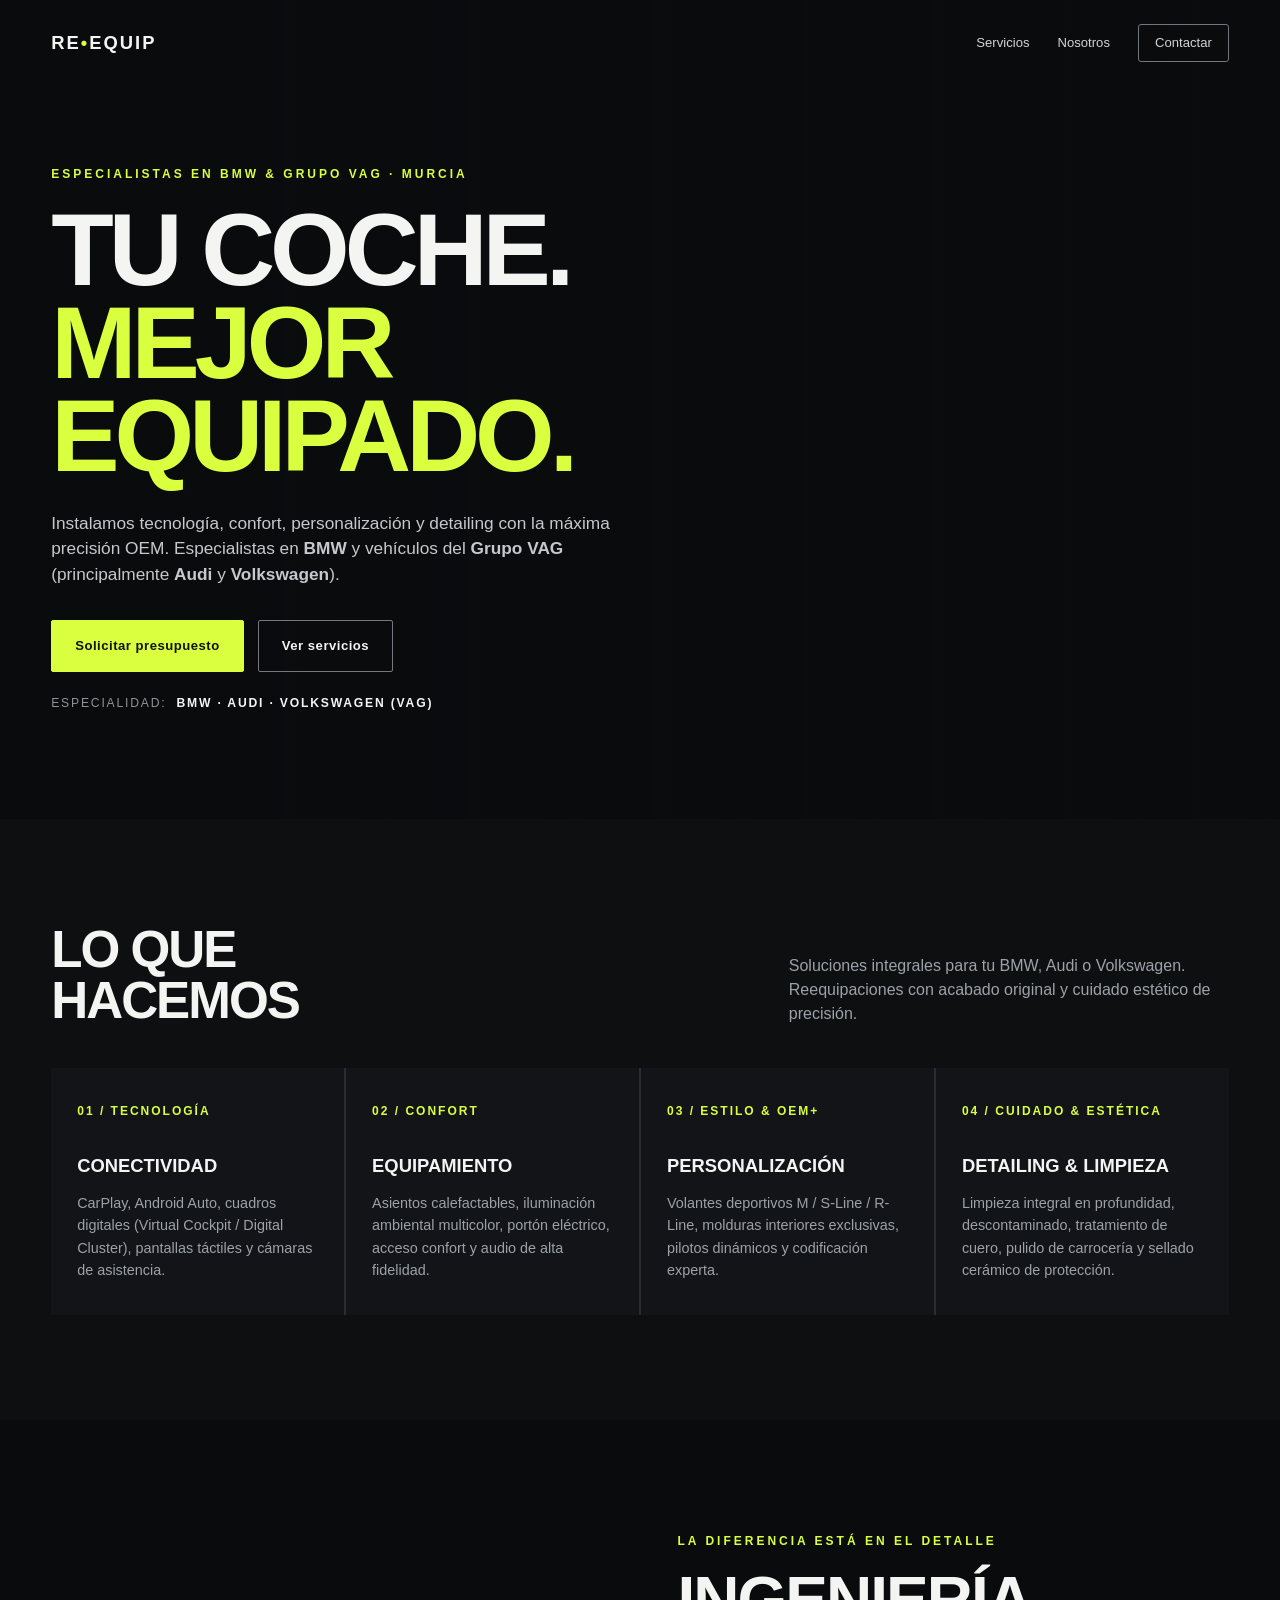
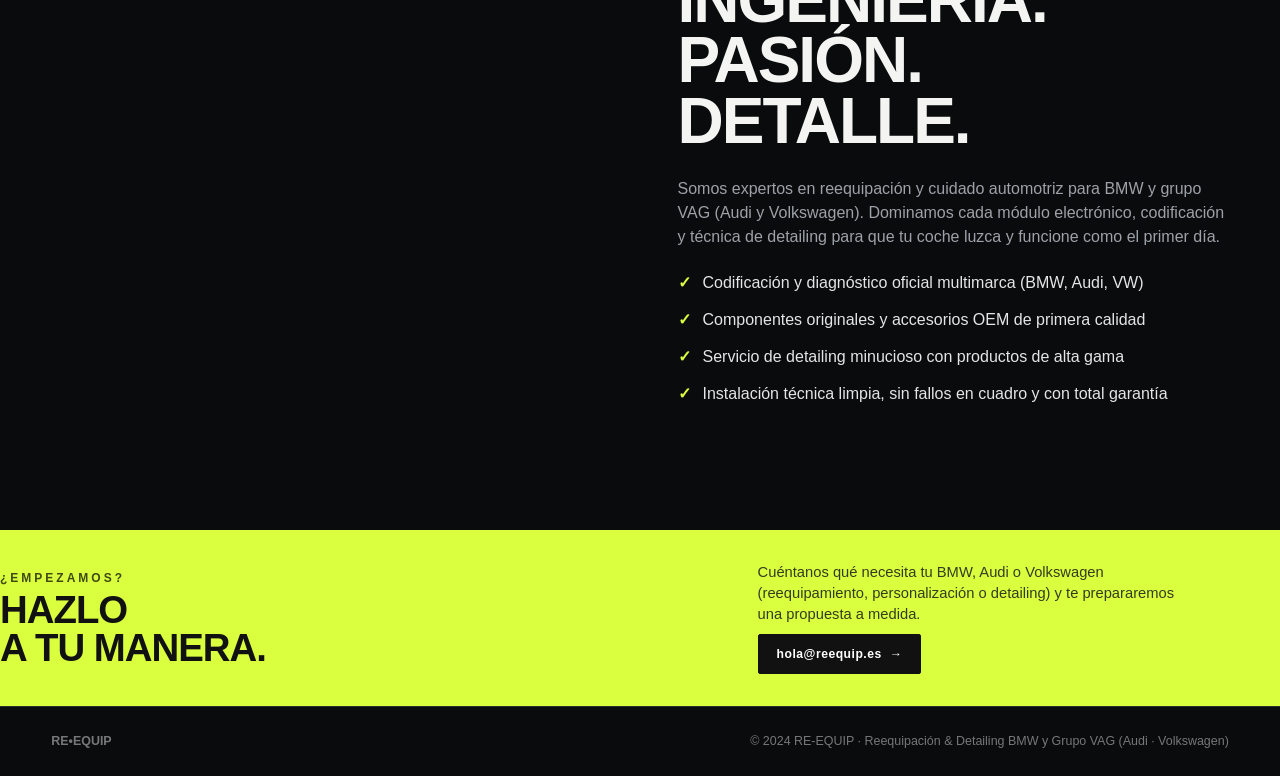
==== index.html @ aa0cd792 "Rename web.html to index.html" ====
<!DOCTYPE html>
<html lang="es">

<head>
    <meta charset="UTF-8">
    <meta name="viewport" content="width=device-width, initial-scale=1.0">
    <meta name="description"
        content="Reequipación, personalización y detailing profesional para BMW y Grupo VAG (Audi, Volkswagen). Tecnología, confort, estética y cuidado con acabado OEM.">
    <title>RE-EQUIP | Reequipación & Detailing BMW y Grupo VAG</title>
    <style>
        :root {
            --bg: #0a0b0d;
            --panel: #121417;
            --text: #f4f4f2;
            --muted: #9da2a8;
            --accent: #d9ff3f;
            --line: #292d32
        }

        * {
            box-sizing: border-box;
            margin: 0;
            padding: 0
        }

        html {
            scroll-behavior: smooth
        }

        body {
            font-family: Arial, Helvetica, sans-serif;
            background: var(--bg);
            color: var(--text);
            line-height: 1.5
        }

        a {
            color: inherit;
            text-decoration: none
        }

        .wrap {
            width: min(1280px, 92%);
            margin: 0 auto
        }

        header {
            position: absolute;
            z-index: 2;
            width: 100%;
            padding: 24px 0
        }

        .nav {
            display: flex;
            align-items: center;
            justify-content: space-between
        }

        .logo {
            font-size: 1.15rem;
            font-weight: 800;
            letter-spacing: 2px
        }

        .logo span {
            color: var(--accent)
        }

        nav {
            display: flex;
            align-items: center;
            gap: 28px;
            font-size: .82rem;
            color: #d2d4d6
        }

        nav a {
            display: inline-flex;
            align-items: center
        }

        nav a:hover {
            color: var(--accent)
        }

        .nav-cta {
            border: 1px solid #72777d;
            padding: 8px 16px;
            border-radius: 3px
        }

        .hero {
            min-height: 760px;
            display: flex;
            align-items: center;
            background: linear-gradient(90deg, rgba(10, 11, 13, .98) 18%, rgba(10, 11, 13, .75) 55%, rgba(10, 11, 13, .35)), url('https://images.unsplash.com/photo-1555215695-3004980ad54e?auto=format&fit=crop&w=1900&q=85') center/cover
        }

        .hero-content {
            max-width: 760px;
            padding-top: 60px;
            margin: 0
        }

        .eyebrow {
            color: var(--accent);
            font-size: .75rem;
            font-weight: bold;
            letter-spacing: 3px;
            text-transform: uppercase;
            margin-bottom: 20px
        }

        h1 {
            font-size: clamp(3rem, 8vw, 6.4rem);
            line-height: .91;
            letter-spacing: -5px;
            text-transform: uppercase;
            margin-bottom: 28px
        }

        h1 em {
            font-style: normal;
            color: var(--accent)
        }

        .hero p {
            max-width: 580px;
            color: #c5c8cc;
            font-size: 1.08rem;
            margin-bottom: 32px
        }

        .buttons {
            display: flex;
            gap: 14px;
            flex-wrap: wrap
        }

        .btn {
            display: inline-block;
            padding: 15px 23px;
            font-size: .82rem;
            font-weight: bold;
            letter-spacing: .5px;
            border: 1px solid var(--accent);
            background: var(--accent);
            color: #10120b;
            border-radius: 2px;
            transition: transform .2s ease
        }

        .btn.alt {
            background: transparent;
            color: var(--text);
            border-color: #747980
        }

        .btn:hover {
            transform: translateY(-2px)
        }

        .brands-tag {
            display: inline-flex;
            align-items: center;
            gap: 10px;
            font-size: .76rem;
            letter-spacing: 1.8px;
            text-transform: uppercase;
            color: #8f949a;
            margin-top: 22px
        }

        .brands-tag strong {
            color: var(--text);
            font-weight: bold
        }

        section {
            padding: 105px 0
        }

        .section-head {
            display: flex;
            justify-content: space-between;
            gap: 35px;
            align-items: end;
            margin-bottom: 42px
        }

        .section-head h2 {
            font-size: clamp(2rem, 4vw, 3.5rem);
            line-height: 1;
            text-transform: uppercase;
            letter-spacing: -2px
        }

        .section-head p {
            color: var(--muted);
            max-width: 440px
        }

        .services {
            background: #0d0f11
        }

        .grid {
            display: grid;
            grid-template-columns: repeat(4, 1fr);
            gap: 2px;
            background: var(--line)
        }

        .card {
            background: var(--panel);
            padding: 34px 26px;
            min-height: 245px;
            display: flex;
            flex-direction: column
        }

        .number {
            color: var(--accent);
            font-size: .75rem;
            font-weight: bold;
            letter-spacing: 2px
        }

        .card h3 {
            font-size: 1.15rem;
            text-transform: uppercase;
            margin: 32px 0 12px
        }

        .card p {
            color: var(--muted);
            font-size: .9rem;
            line-height: 1.55
        }

        .about {
            display: grid;
            grid-template-columns: 1fr 1fr;
            gap: 75px;
            align-items: center
        }

        .about-img {
            height: 500px;
            background: url('https://images.unsplash.com/photo-1617814076367-b759c7d7e738?auto=format&fit=crop&w=1000&q=80') center/cover;
            border-radius: 2px
        }

        .about h2 {
            font-size: clamp(2.3rem, 5vw, 4rem);
            line-height: .95;
            text-transform: uppercase;
            letter-spacing: -2px;
            margin: 14px 0 25px
        }

        .about p {
            color: var(--muted);
            margin-bottom: 22px
        }

        .checks {
            list-style: none;
            color: #e4e5e5
        }

        .checks li {
            margin: 13px 0
        }

        .checks li::before {
            content: '✓';
            color: var(--accent);
            font-weight: bold;
            margin-right: 12px
        }

        .contact {
            background: var(--accent);
            color: #111;
            padding: 32px 0
        }

        .contact .section-head {
            margin: 0;
            align-items: center
        }

        .contact .eyebrow {
            color: #3f4911;
            margin-bottom: 4px
        }

        .contact h2 {
            font-size: clamp(1.7rem, 3vw, 2.5rem);
            line-height: 1;
            letter-spacing: -1px
        }

        .contact p {
            color: #353b20;
            font-size: .92rem;
            line-height: 1.4;
            max-width: 420px
        }

        .contact .btn {
            background: #111;
            color: #fff;
            border-color: #111;
            margin-top: 10px;
            padding: 10px 18px;
            font-size: .76rem
        }

        footer {
            padding: 25px 0;
            color: #777;
            font-size: .78rem;
            border-top: 1px solid var(--line)
        }

        footer .wrap {
            display: flex;
            justify-content: space-between
        }

        @media(max-width:1050px) {
            .grid {
                grid-template-columns: repeat(2, 1fr)
            }
        }

        @media(max-width:700px) {
            nav {
                display: none
            }

            .hero {
                min-height: 650px
            }

            .grid,
            .about {
                grid-template-columns: 1fr
            }

            .about-img {
                height: 300px;
                order: 2
            }

            .section-head {
                display: block
            }

            .section-head p {
                margin-top: 18px
            }

            .card {
                min-height: 190px
            }

            section {
                padding: 75px 0
            }

            h1 {
                letter-spacing: -3px
            }

            footer .wrap {
                display: block
            }

            footer span {
                display: block;
                margin-top: 8px
            }
        }
    </style>
</head>

<body>
    <header>
        <div class="wrap nav">
            <a class="logo" href="#inicio">RE<span>•</span>EQUIP</a>
            <nav>
                <a href="#servicios">Servicios</a>
                <a href="#nosotros">Nosotros</a>
                <a href="#contacto" class="nav-cta">Contactar</a>
            </nav>
        </div>
    </header>
    <main>
        <section class="hero" id="inicio">
            <div class="wrap">
                <div class="hero-content">
                    <div class="eyebrow">Especialistas en BMW & Grupo VAG · Murcia</div>
                    <h1>Tu coche.<br><em>Mejor equipado.</em></h1>
                    <p>Instalamos tecnología, confort, personalización y detailing con la máxima precisión OEM.
                        Especialistas en <strong>BMW</strong> y vehículos del <strong>Grupo VAG</strong> (principalmente
                        <strong>Audi</strong> y <strong>Volkswagen</strong>).</p>
                    <div class="buttons">
                        <a class="btn" href="#contacto">Solicitar presupuesto</a>
                        <a class="btn alt" href="#servicios">Ver servicios</a>
                    </div>
                    <div class="brands-tag">Especialidad: <strong>BMW · Audi · Volkswagen (VAG)</strong></div>
                </div>
            </div>
        </section>
        <section class="services" id="servicios">
            <div class="wrap">
                <div class="section-head">
                    <h2>Lo que<br>hacemos</h2>
                    <p>Soluciones integrales para tu BMW, Audi o Volkswagen. Reequipaciones con acabado original y
                        cuidado estético de precisión.</p>
                </div>
                <div class="grid">
                    <article class="card">
                        <span class="number">01 / TECNOLOGÍA</span>
                        <h3>Conectividad</h3>
                        <p>CarPlay, Android Auto, cuadros digitales (Virtual Cockpit / Digital Cluster), pantallas
                            táctiles y cámaras de asistencia.</p>
                    </article>
                    <article class="card">
                        <span class="number">02 / CONFORT</span>
                        <h3>Equipamiento</h3>
                        <p>Asientos calefactables, iluminación ambiental multicolor, portón eléctrico, acceso confort y
                            audio de alta fidelidad.</p>
                    </article>
                    <article class="card">
                        <span class="number">03 / ESTILO & OEM+</span>
                        <h3>Personalización</h3>
                        <p>Volantes deportivos M / S-Line / R-Line, molduras interiores exclusivas, pilotos dinámicos y
                            codificación experta.</p>
                    </article>
                    <article class="card">
                        <span class="number">04 / CUIDADO & ESTÉTICA</span>
                        <h3>Detailing & Limpieza</h3>
                        <p>Limpieza integral en profundidad, descontaminado, tratamiento de cuero, pulido de carrocería
                            y sellado cerámico de protección.</p>
                    </article>
                </div>
            </div>
        </section>
        <section id="nosotros">
            <div class="wrap about">
                <div class="about-img" role="img" aria-label="Interior y acabado de vehículo de alta gama"></div>
                <div>
                    <div class="eyebrow">La diferencia está en el detalle</div>
                    <h2>Ingeniería.<br>Pasión.<br>Detalle.</h2>
                    <p>Somos expertos en reequipación y cuidado automotriz para BMW y grupo VAG (Audi y Volkswagen).
                        Dominamos cada módulo electrónico, codificación y técnica de detailing para que tu coche luzca y
                        funcione como el primer día.</p>
                    <ul class="checks">
                        <li>Codificación y diagnóstico oficial multimarca (BMW, Audi, VW)</li>
                        <li>Componentes originales y accesorios OEM de primera calidad</li>
                        <li>Servicio de detailing minucioso con productos de alta gama</li>
                        <li>Instalación técnica limpia, sin fallos en cuadro y con total garantía</li>
                    </ul>
                </div>
            </div>
        </section>
        <section class="contact" id="contacto">
            <div class="wrap section-head">
                <div>
                    <div class="eyebrow">¿Empezamos?</div>
                    <h2>Hazlo<br>a tu manera.</h2>
                </div>
                <div>
                    <p>Cuéntanos qué necesita tu BMW, Audi o Volkswagen (reequipamiento, personalización o detailing) y
                        te prepararemos una propuesta a medida.</p>
                    <a class="btn" href="mailto:hola@reequip.es">hola@reequip.es&nbsp; →</a>
                </div>
            </div>
        </section>
    </main>
    <footer>
        <div class="wrap">
            <strong>RE•EQUIP</strong>
            <span>© 2024 RE-EQUIP · Reequipación & Detailing BMW y Grupo VAG (Audi · Volkswagen)</span>
        </div>
    </footer>
</body>

</html>
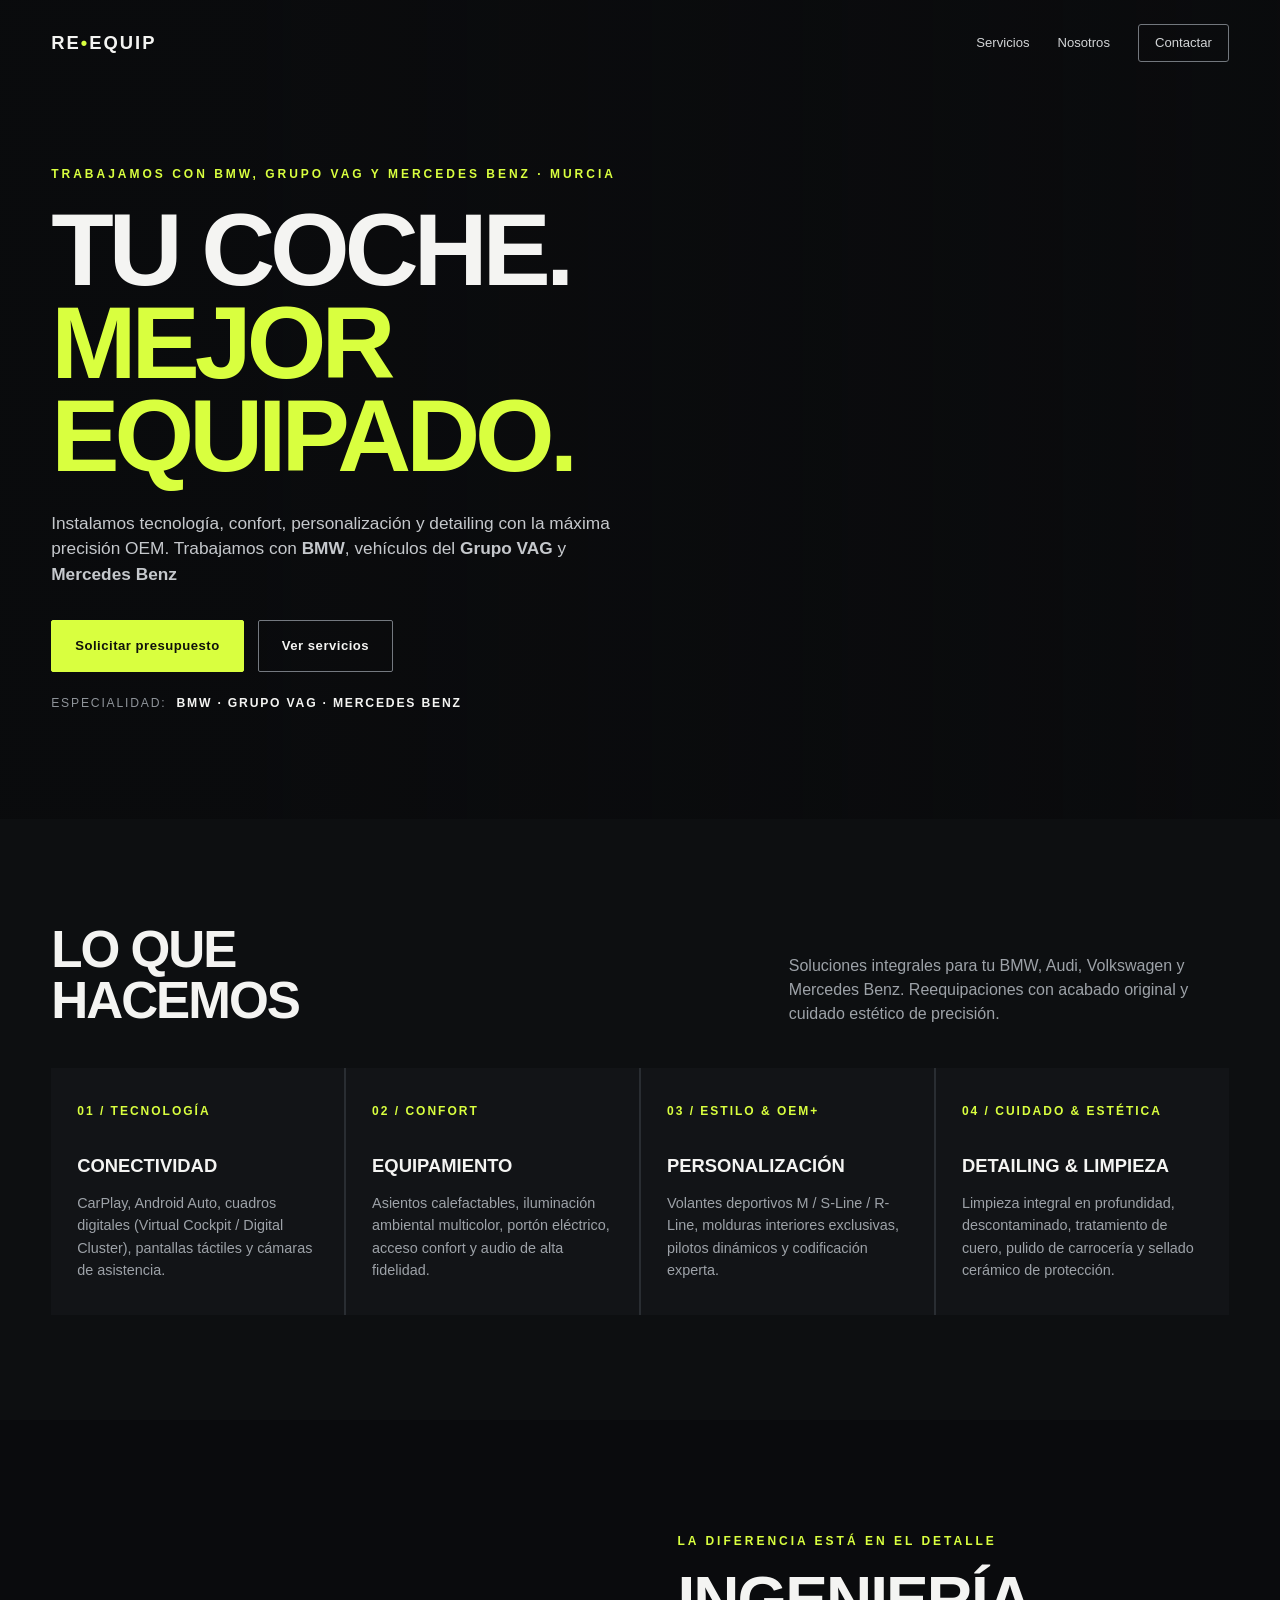
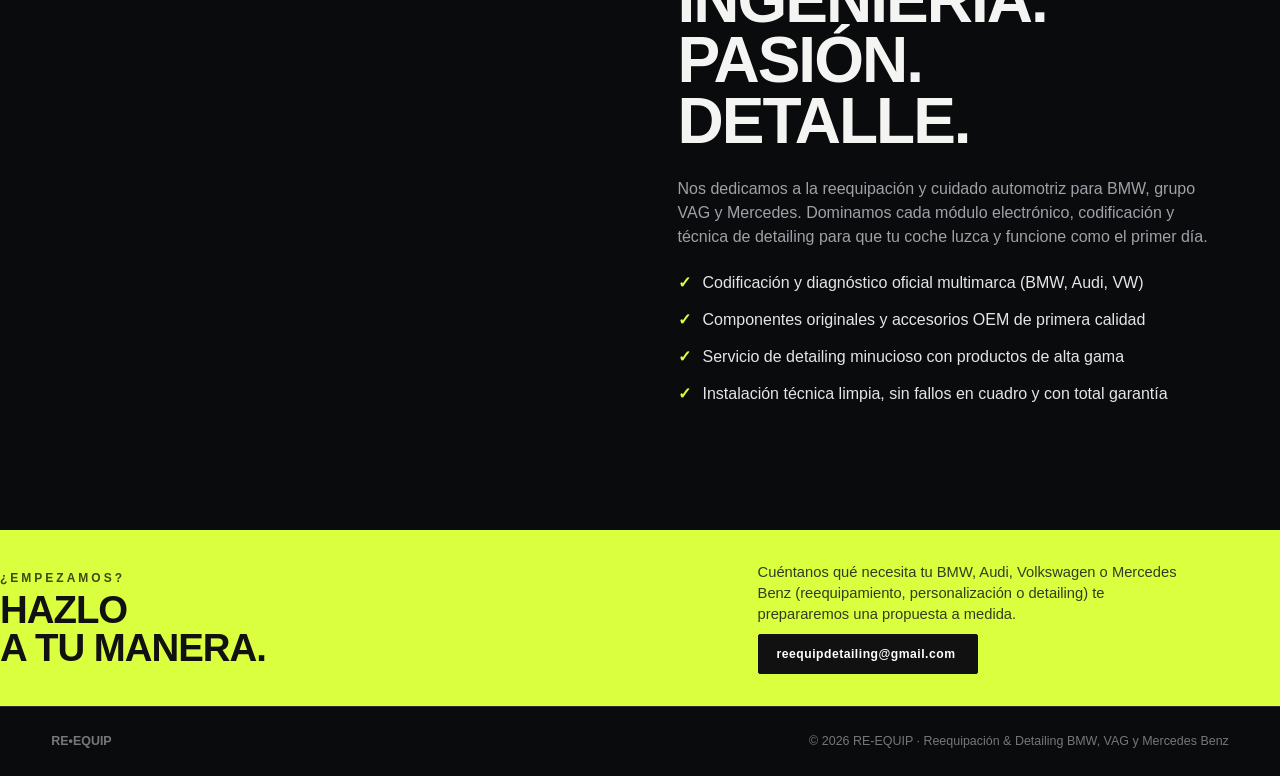
==== commit a171dcdf: "Cambios en la descripción de nuestro trabajo y otros detalles" ====
--- a/index.html
+++ b/index.html
@@ -5,8 +5,8 @@
     <meta charset="UTF-8">
     <meta name="viewport" content="width=device-width, initial-scale=1.0">
     <meta name="description"
-        content="Reequipación, personalización y detailing profesional para BMW y Grupo VAG (Audi, Volkswagen). Tecnología, confort, estética y cuidado con acabado OEM.">
-    <title>RE-EQUIP | Reequipación & Detailing BMW y Grupo VAG</title>
+        content="Reequipación, personalización y detailing profesional para BMW, Grupo VAG y Mercedes Benz. Tecnología, confort, estética y cuidado con acabado OEM.">
+    <title>RE-EQUIP | Reequipación & Detailing BMW, Grupo VAG y Mercedes</title>
     <style>
         :root {
             --bg: #0a0b0d;
@@ -403,16 +403,19 @@
         <section class="hero" id="inicio">
             <div class="wrap">
                 <div class="hero-content">
-                    <div class="eyebrow">Especialistas en BMW & Grupo VAG · Murcia</div>
+                    <div class="eyebrow">Trabajamos con BMW, Grupo VAG y Mercedes Benz · Murcia</div>
                     <h1>Tu coche.<br><em>Mejor equipado.</em></h1>
                     <p>Instalamos tecnología, confort, personalización y detailing con la máxima precisión OEM.
-                        Especialistas en <strong>BMW</strong> y vehículos del <strong>Grupo VAG</strong> (principalmente
-                        <strong>Audi</strong> y <strong>Volkswagen</strong>).</p>
+                        Trabajamos con <strong>BMW</strong>, vehículos del <strong>Grupo VAG</strong> y
+                        <strong>Mercedes
+                            Benz</strong>
+                    </p>
                     <div class="buttons">
                         <a class="btn" href="#contacto">Solicitar presupuesto</a>
                         <a class="btn alt" href="#servicios">Ver servicios</a>
                     </div>
-                    <div class="brands-tag">Especialidad: <strong>BMW · Audi · Volkswagen (VAG)</strong></div>
+                    <div class="brands-tag">Especialidad: <strong>BMW · Grupo VAG · Mercedes Benz
+                        </strong></div>
                 </div>
             </div>
         </section>
@@ -420,8 +423,9 @@
             <div class="wrap">
                 <div class="section-head">
                     <h2>Lo que<br>hacemos</h2>
-                    <p>Soluciones integrales para tu BMW, Audi o Volkswagen. Reequipaciones con acabado original y
-                        cuidado estético de precisión.</p>
+                    <p>Soluciones integrales para tu BMW, Audi, Volkswagen y Mercedes Benz. Reequipaciones con acabado
+                        original y cuidado estético de precisión.
+                    </p>
                 </div>
                 <div class="grid">
                     <article class="card">
@@ -457,7 +461,7 @@
                 <div>
                     <div class="eyebrow">La diferencia está en el detalle</div>
                     <h2>Ingeniería.<br>Pasión.<br>Detalle.</h2>
-                    <p>Somos expertos en reequipación y cuidado automotriz para BMW y grupo VAG (Audi y Volkswagen).
+                    <p>Nos dedicamos a la reequipación y cuidado automotriz para BMW, grupo VAG y Mercedes.
                         Dominamos cada módulo electrónico, codificación y técnica de detailing para que tu coche luzca y
                         funcione como el primer día.</p>
                     <ul class="checks">
@@ -476,9 +480,10 @@
                     <h2>Hazlo<br>a tu manera.</h2>
                 </div>
                 <div>
-                    <p>Cuéntanos qué necesita tu BMW, Audi o Volkswagen (reequipamiento, personalización o detailing) y
+                    <p>Cuéntanos qué necesita tu BMW, Audi, Volkswagen o Mercedes Benz (reequipamiento, personalización
+                        o detailing)
                         te prepararemos una propuesta a medida.</p>
-                    <a class="btn" href="mailto:hola@reequip.es">hola@reequip.es&nbsp; →</a>
+                    <a class="btn" href="mailto:reequipdetailing@gmail.com">reequipdetailing@gmail.com&nbsp; </a>
                 </div>
             </div>
         </section>
@@ -486,7 +491,7 @@
     <footer>
         <div class="wrap">
             <strong>RE•EQUIP</strong>
-            <span>© 2024 RE-EQUIP · Reequipación & Detailing BMW y Grupo VAG (Audi · Volkswagen)</span>
+            <span>© 2026 RE-EQUIP · Reequipación & Detailing BMW, VAG y Mercedes Benz</span>
         </div>
     </footer>
 </body>
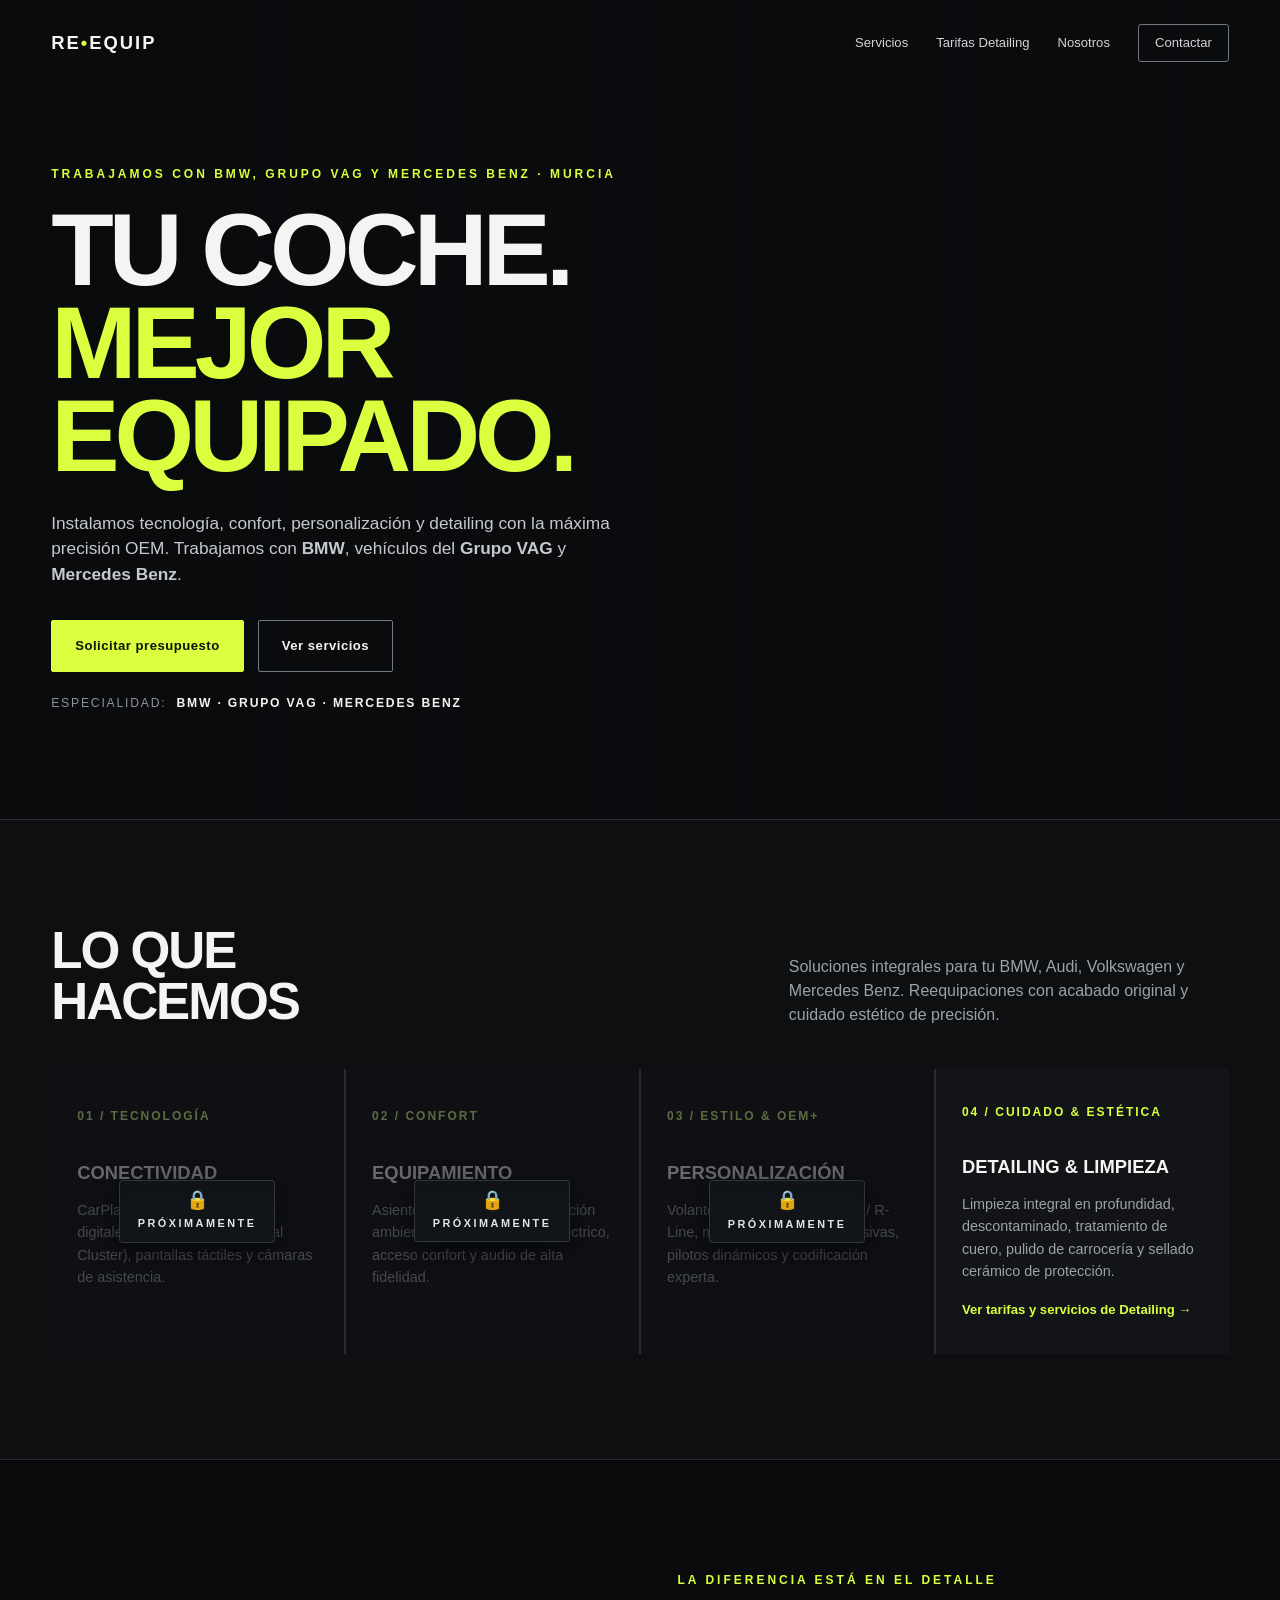
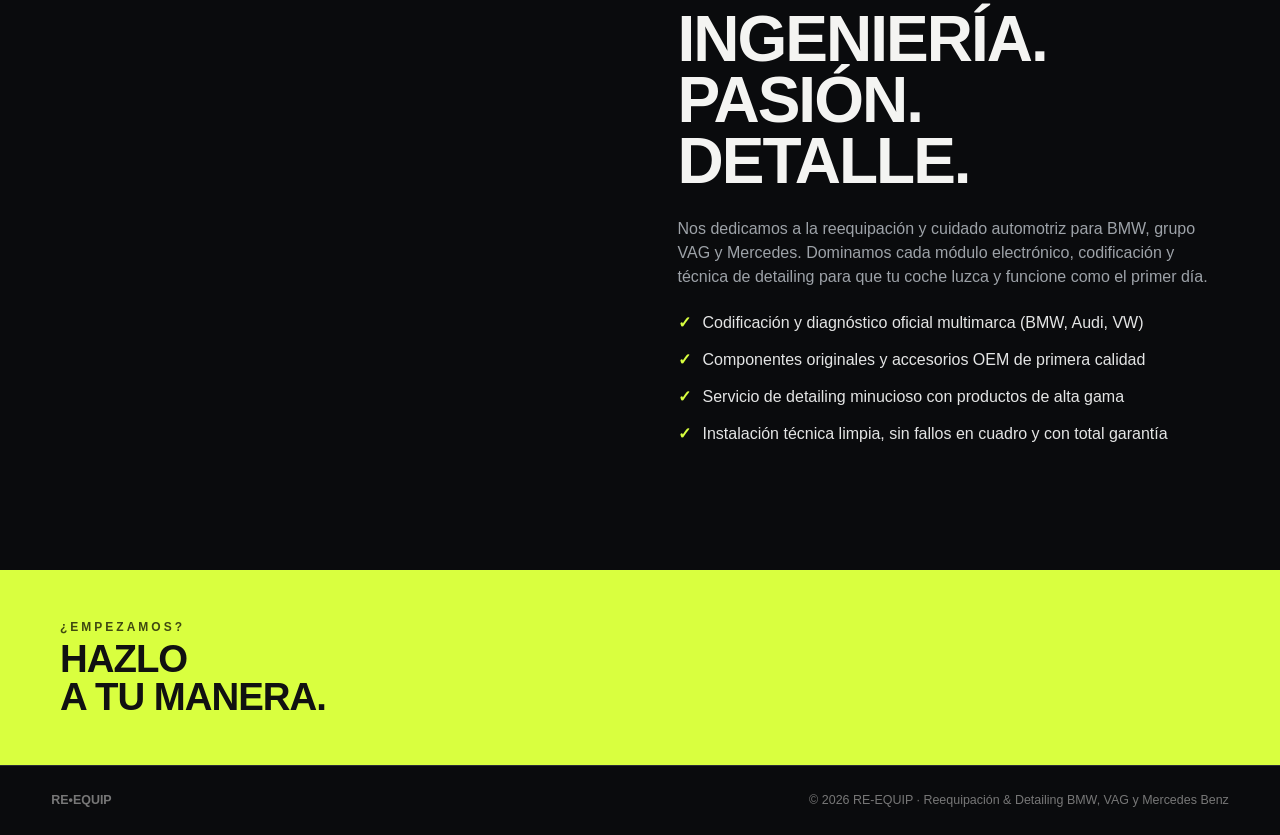
==== commit 304aa778: "Cambios estéticos y nueva sección" ====
--- a/index.html
+++ b/index.html
@@ -7,385 +7,7 @@
     <meta name="description"
         content="Reequipación, personalización y detailing profesional para BMW, Grupo VAG y Mercedes Benz. Tecnología, confort, estética y cuidado con acabado OEM.">
     <title>RE-EQUIP | Reequipación & Detailing BMW, Grupo VAG y Mercedes</title>
-    <style>
-        :root {
-            --bg: #0a0b0d;
-            --panel: #121417;
-            --text: #f4f4f2;
-            --muted: #9da2a8;
-            --accent: #d9ff3f;
-            --line: #292d32
-        }
-
-        * {
-            box-sizing: border-box;
-            margin: 0;
-            padding: 0
-        }
-
-        html {
-            scroll-behavior: smooth
-        }
-
-        body {
-            font-family: Arial, Helvetica, sans-serif;
-            background: var(--bg);
-            color: var(--text);
-            line-height: 1.5
-        }
-
-        a {
-            color: inherit;
-            text-decoration: none
-        }
-
-        .wrap {
-            width: min(1280px, 92%);
-            margin: 0 auto
-        }
-
-        header {
-            position: absolute;
-            z-index: 2;
-            width: 100%;
-            padding: 24px 0
-        }
-
-        .nav {
-            display: flex;
-            align-items: center;
-            justify-content: space-between
-        }
-
-        .logo {
-            font-size: 1.15rem;
-            font-weight: 800;
-            letter-spacing: 2px
-        }
-
-        .logo span {
-            color: var(--accent)
-        }
-
-        nav {
-            display: flex;
-            align-items: center;
-            gap: 28px;
-            font-size: .82rem;
-            color: #d2d4d6
-        }
-
-        nav a {
-            display: inline-flex;
-            align-items: center
-        }
-
-        nav a:hover {
-            color: var(--accent)
-        }
-
-        .nav-cta {
-            border: 1px solid #72777d;
-            padding: 8px 16px;
-            border-radius: 3px
-        }
-
-        .hero {
-            min-height: 760px;
-            display: flex;
-            align-items: center;
-            background: linear-gradient(90deg, rgba(10, 11, 13, .98) 18%, rgba(10, 11, 13, .75) 55%, rgba(10, 11, 13, .35)), url('https://images.unsplash.com/photo-1555215695-3004980ad54e?auto=format&fit=crop&w=1900&q=85') center/cover
-        }
-
-        .hero-content {
-            max-width: 760px;
-            padding-top: 60px;
-            margin: 0
-        }
-
-        .eyebrow {
-            color: var(--accent);
-            font-size: .75rem;
-            font-weight: bold;
-            letter-spacing: 3px;
-            text-transform: uppercase;
-            margin-bottom: 20px
-        }
-
-        h1 {
-            font-size: clamp(3rem, 8vw, 6.4rem);
-            line-height: .91;
-            letter-spacing: -5px;
-            text-transform: uppercase;
-            margin-bottom: 28px
-        }
-
-        h1 em {
-            font-style: normal;
-            color: var(--accent)
-        }
-
-        .hero p {
-            max-width: 580px;
-            color: #c5c8cc;
-            font-size: 1.08rem;
-            margin-bottom: 32px
-        }
-
-        .buttons {
-            display: flex;
-            gap: 14px;
-            flex-wrap: wrap
-        }
-
-        .btn {
-            display: inline-block;
-            padding: 15px 23px;
-            font-size: .82rem;
-            font-weight: bold;
-            letter-spacing: .5px;
-            border: 1px solid var(--accent);
-            background: var(--accent);
-            color: #10120b;
-            border-radius: 2px;
-            transition: transform .2s ease
-        }
-
-        .btn.alt {
-            background: transparent;
-            color: var(--text);
-            border-color: #747980
-        }
-
-        .btn:hover {
-            transform: translateY(-2px)
-        }
-
-        .brands-tag {
-            display: inline-flex;
-            align-items: center;
-            gap: 10px;
-            font-size: .76rem;
-            letter-spacing: 1.8px;
-            text-transform: uppercase;
-            color: #8f949a;
-            margin-top: 22px
-        }
-
-        .brands-tag strong {
-            color: var(--text);
-            font-weight: bold
-        }
-
-        section {
-            padding: 105px 0
-        }
-
-        .section-head {
-            display: flex;
-            justify-content: space-between;
-            gap: 35px;
-            align-items: end;
-            margin-bottom: 42px
-        }
-
-        .section-head h2 {
-            font-size: clamp(2rem, 4vw, 3.5rem);
-            line-height: 1;
-            text-transform: uppercase;
-            letter-spacing: -2px
-        }
-
-        .section-head p {
-            color: var(--muted);
-            max-width: 440px
-        }
-
-        .services {
-            background: #0d0f11
-        }
-
-        .grid {
-            display: grid;
-            grid-template-columns: repeat(4, 1fr);
-            gap: 2px;
-            background: var(--line)
-        }
-
-        .card {
-            background: var(--panel);
-            padding: 34px 26px;
-            min-height: 245px;
-            display: flex;
-            flex-direction: column
-        }
-
-        .number {
-            color: var(--accent);
-            font-size: .75rem;
-            font-weight: bold;
-            letter-spacing: 2px
-        }
-
-        .card h3 {
-            font-size: 1.15rem;
-            text-transform: uppercase;
-            margin: 32px 0 12px
-        }
-
-        .card p {
-            color: var(--muted);
-            font-size: .9rem;
-            line-height: 1.55
-        }
-
-        .about {
-            display: grid;
-            grid-template-columns: 1fr 1fr;
-            gap: 75px;
-            align-items: center
-        }
-
-        .about-img {
-            height: 500px;
-            background: url('https://images.unsplash.com/photo-1617814076367-b759c7d7e738?auto=format&fit=crop&w=1000&q=80') center/cover;
-            border-radius: 2px
-        }
-
-        .about h2 {
-            font-size: clamp(2.3rem, 5vw, 4rem);
-            line-height: .95;
-            text-transform: uppercase;
-            letter-spacing: -2px;
-            margin: 14px 0 25px
-        }
-
-        .about p {
-            color: var(--muted);
-            margin-bottom: 22px
-        }
-
-        .checks {
-            list-style: none;
-            color: #e4e5e5
-        }
-
-        .checks li {
-            margin: 13px 0
-        }
-
-        .checks li::before {
-            content: '✓';
-            color: var(--accent);
-            font-weight: bold;
-            margin-right: 12px
-        }
-
-        .contact {
-            background: var(--accent);
-            color: #111;
-            padding: 32px 0
-        }
-
-        .contact .section-head {
-            margin: 0;
-            align-items: center
-        }
-
-        .contact .eyebrow {
-            color: #3f4911;
-            margin-bottom: 4px
-        }
-
-        .contact h2 {
-            font-size: clamp(1.7rem, 3vw, 2.5rem);
-            line-height: 1;
-            letter-spacing: -1px
-        }
-
-        .contact p {
-            color: #353b20;
-            font-size: .92rem;
-            line-height: 1.4;
-            max-width: 420px
-        }
-
-        .contact .btn {
-            background: #111;
-            color: #fff;
-            border-color: #111;
-            margin-top: 10px;
-            padding: 10px 18px;
-            font-size: .76rem
-        }
-
-        footer {
-            padding: 25px 0;
-            color: #777;
-            font-size: .78rem;
-            border-top: 1px solid var(--line)
-        }
-
-        footer .wrap {
-            display: flex;
-            justify-content: space-between
-        }
-
-        @media(max-width:1050px) {
-            .grid {
-                grid-template-columns: repeat(2, 1fr)
-            }
-        }
-
-        @media(max-width:700px) {
-            nav {
-                display: none
-            }
-
-            .hero {
-                min-height: 650px
-            }
-
-            .grid,
-            .about {
-                grid-template-columns: 1fr
-            }
-
-            .about-img {
-                height: 300px;
-                order: 2
-            }
-
-            .section-head {
-                display: block
-            }
-
-            .section-head p {
-                margin-top: 18px
-            }
-
-            .card {
-                min-height: 190px
-            }
-
-            section {
-                padding: 75px 0
-            }
-
-            h1 {
-                letter-spacing: -3px
-            }
-
-            footer .wrap {
-                display: block
-            }
-
-            footer span {
-                display: block;
-                margin-top: 8px
-            }
-        }
-    </style>
+    <link rel="stylesheet" href="styles.css">
 </head>
 
 <body>
@@ -394,11 +16,13 @@
             <a class="logo" href="#inicio">RE<span>•</span>EQUIP</a>
             <nav>
                 <a href="#servicios">Servicios</a>
+                <a href="detailing.html">Tarifas Detailing</a>
                 <a href="#nosotros">Nosotros</a>
                 <a href="#contacto" class="nav-cta">Contactar</a>
             </nav>
         </div>
     </header>
+
     <main>
         <section class="hero" id="inicio">
             <div class="wrap">
@@ -407,18 +31,18 @@
                     <h1>Tu coche.<br><em>Mejor equipado.</em></h1>
                     <p>Instalamos tecnología, confort, personalización y detailing con la máxima precisión OEM.
                         Trabajamos con <strong>BMW</strong>, vehículos del <strong>Grupo VAG</strong> y
-                        <strong>Mercedes
-                            Benz</strong>
+                        <strong>Mercedes Benz</strong>.
                     </p>
                     <div class="buttons">
                         <a class="btn" href="#contacto">Solicitar presupuesto</a>
                         <a class="btn alt" href="#servicios">Ver servicios</a>
                     </div>
-                    <div class="brands-tag">Especialidad: <strong>BMW · Grupo VAG · Mercedes Benz
-                        </strong></div>
+                    <div class="brands-tag">Especialidad: <strong>BMW · Grupo VAG · Mercedes Benz</strong></div>
                 </div>
             </div>
         </section>
+
+        <!-- SECCIÓN DE SERVICIOS -->
         <section class="services" id="servicios">
             <div class="wrap">
                 <div class="section-head">
@@ -428,33 +52,68 @@
                     </p>
                 </div>
                 <div class="grid">
-                    <article class="card">
-                        <span class="number">01 / TECNOLOGÍA</span>
-                        <h3>Conectividad</h3>
-                        <p>CarPlay, Android Auto, cuadros digitales (Virtual Cockpit / Digital Cluster), pantallas
-                            táctiles y cámaras de asistencia.</p>
+                    <!-- 01 TECNOLOGÍA (BLOQUEADO · PRÓXIMAMENTE) -->
+                    <article class="card card-locked">
+                        <div class="card-content">
+                            <span class="number">01 / TECNOLOGÍA</span>
+                            <h3>Conectividad</h3>
+                            <p>CarPlay, Android Auto, cuadros digitales (Virtual Cockpit / Digital Cluster), pantallas
+                                táctiles y cámaras de asistencia.</p>
+                        </div>
+                        <div class="card-locked-overlay">
+                            <div class="locked-badge">
+                                <span class="lock-icon">🔒</span>
+                                <span class="lock-text">Próximamente</span>
+                            </div>
+                        </div>
                     </article>
-                    <article class="card">
-                        <span class="number">02 / CONFORT</span>
-                        <h3>Equipamiento</h3>
-                        <p>Asientos calefactables, iluminación ambiental multicolor, portón eléctrico, acceso confort y
-                            audio de alta fidelidad.</p>
+
+                    <!-- 02 CONFORT (BLOQUEADO · PRÓXIMAMENTE) -->
+                    <article class="card card-locked">
+                        <div class="card-content">
+                            <span class="number">02 / CONFORT</span>
+                            <h3>Equipamiento</h3>
+                            <p>Asientos calefactables, iluminación ambiental multicolor, portón eléctrico, acceso
+                                confort y
+                                audio de alta fidelidad.</p>
+                        </div>
+                        <div class="card-locked-overlay">
+                            <div class="locked-badge">
+                                <span class="lock-icon">🔒</span>
+                                <span class="lock-text">Próximamente</span>
+                            </div>
+                        </div>
                     </article>
-                    <article class="card">
-                        <span class="number">03 / ESTILO & OEM+</span>
-                        <h3>Personalización</h3>
-                        <p>Volantes deportivos M / S-Line / R-Line, molduras interiores exclusivas, pilotos dinámicos y
-                            codificación experta.</p>
+
+                    <!-- 03 ESTILO & OEM+ (BLOQUEADO · PRÓXIMAMENTE) -->
+                    <article class="card card-locked">
+                        <div class="card-content">
+                            <span class="number">03 / ESTILO & OEM+</span>
+                            <h3>Personalización</h3>
+                            <p>Volantes deportivos M / S-Line / R-Line, molduras interiores exclusivas, pilotos
+                                dinámicos y
+                                codificación experta.</p>
+                        </div>
+                        <div class="card-locked-overlay">
+                            <div class="locked-badge">
+                                <span class="lock-icon">🔒</span>
+                                <span class="lock-text">Próximamente</span>
+                            </div>
+                        </div>
                     </article>
-                    <article class="card">
+
+                    <!-- 04 DETAILING & LIMPIEZA (ACTIVO Y DISPONIBLE) -->
+                    <article class="card card-detailing">
                         <span class="number">04 / CUIDADO & ESTÉTICA</span>
                         <h3>Detailing & Limpieza</h3>
                         <p>Limpieza integral en profundidad, descontaminado, tratamiento de cuero, pulido de carrocería
                             y sellado cerámico de protección.</p>
+                        <a href="detailing.html" class="card-link">Ver tarifas y servicios de Detailing →</a>
                     </article>
                 </div>
             </div>
         </section>
+
         <section id="nosotros">
             <div class="wrap about">
                 <div class="about-img" role="img" aria-label="Interior y acabado de vehículo de alta gama"></div>
@@ -473,21 +132,21 @@
                 </div>
             </div>
         </section>
+
         <section class="contact" id="contacto">
             <div class="wrap section-head">
-                <div>
+                <div class="contact-info">
                     <div class="eyebrow">¿Empezamos?</div>
                     <h2>Hazlo<br>a tu manera.</h2>
                 </div>
-                <div>
-                    <p>Cuéntanos qué necesita tu BMW, Audi, Volkswagen o Mercedes Benz (reequipamiento, personalización
-                        o detailing)
-                        te prepararemos una propuesta a medida.</p>
+                <div class="contact-action">
+                    <p>Cuéntanos qué necesita tu coche y te prepararemos una propuesta a medida.</p>
                     <a class="btn" href="mailto:reequipdetailing@gmail.com">reequipdetailing@gmail.com&nbsp; </a>
                 </div>
             </div>
         </section>
     </main>
+
     <footer>
         <div class="wrap">
             <strong>RE•EQUIP</strong>
@@ -496,4 +155,4 @@
     </footer>
 </body>
 
-</html>
+</html>
--- a/styles.css
+++ b/styles.css
@@ -0,0 +1,889 @@
+/* ==========================================================================
+   1. VARIABLES Y CONFIGURACIÓN GLOBAL
+   ========================================================================== */
+:root {
+    --bg: #0a0b0d;
+    --panel: #121417;
+    --text: #f4f4f2;
+    --muted: #9da2a8;
+    --accent: #d9ff3f;
+    --line: #292d32;
+}
+
+* {
+    box-sizing: border-box;
+    margin: 0;
+    padding: 0;
+}
+
+html {
+    scroll-behavior: smooth;
+}
+
+body {
+    font-family: Arial, Helvetica, sans-serif;
+    background: var(--bg);
+    color: var(--text);
+    line-height: 1.5;
+}
+
+a {
+    color: inherit;
+    text-decoration: none;
+}
+
+/* Contenedor centralizado para limitar el ancho en pantalla */
+.wrap {
+    width: min(1280px, 92%);
+    margin: 0 auto;
+}
+
+
+/* ==========================================================================
+   2. CABECERA Y NAVEGACIÓN (HEADER & NAV)
+   ========================================================================== */
+header {
+    position: absolute;
+    z-index: 2;
+    width: 100%;
+    padding: 24px 0;
+}
+
+.nav {
+    display: flex;
+    align-items: center;
+    justify-content: space-between;
+}
+
+.logo {
+    font-size: 1.15rem;
+    font-weight: 800;
+    letter-spacing: 2px;
+}
+
+.logo span {
+    color: var(--accent);
+}
+
+nav {
+    display: flex;
+    align-items: center;
+    gap: 28px;
+    font-size: .82rem;
+    color: #d2d4d6;
+}
+
+nav a {
+    display: inline-flex;
+    align-items: center;
+    transition: color .2s ease;
+}
+
+nav a:hover,
+nav a.active {
+    color: var(--accent);
+}
+
+.nav-cta {
+    border: 1px solid #72777d;
+    padding: 8px 16px;
+    border-radius: 3px;
+    transition: all .2s ease;
+}
+
+.nav-cta:hover {
+    border-color: var(--accent);
+    color: var(--accent);
+}
+
+
+/* ==========================================================================
+   3. SECCIÓN HERO (PORTADA PRINCIPAL)
+   ========================================================================== */
+.hero {
+    min-height: 760px;
+    display: flex;
+    align-items: center;
+    background: linear-gradient(90deg, rgba(10, 11, 13, .98) 18%, rgba(10, 11, 13, .75) 55%, rgba(10, 11, 13, .35)), url('https://images.unsplash.com/photo-1555215695-3004980ad54e?auto=format&fit=crop&w=1900&q=85') center/cover;
+}
+
+.hero-content {
+    max-width: 760px;
+    padding-top: 60px;
+    margin: 0;
+}
+
+.eyebrow {
+    color: var(--accent);
+    font-size: .75rem;
+    font-weight: bold;
+    letter-spacing: 3px;
+    text-transform: uppercase;
+    margin-bottom: 20px;
+}
+
+h1 {
+    font-size: clamp(3rem, 8vw, 6.4rem);
+    line-height: .91;
+    letter-spacing: -5px;
+    text-transform: uppercase;
+    margin-bottom: 28px;
+}
+
+h1 em {
+    font-style: normal;
+    color: var(--accent);
+}
+
+.hero p {
+    max-width: 580px;
+    color: #c5c8cc;
+    font-size: 1.08rem;
+    margin-bottom: 32px;
+}
+
+.buttons {
+    display: flex;
+    gap: 14px;
+    flex-wrap: wrap;
+}
+
+/* Botones generales */
+.btn {
+    display: inline-block;
+    padding: 15px 23px;
+    font-size: .82rem;
+    font-weight: bold;
+    letter-spacing: .5px;
+    border: 1px solid var(--accent);
+    background: var(--accent);
+    color: #10120b;
+    border-radius: 2px;
+    transition: transform .2s ease, background .2s ease, border-color .2s ease;
+    cursor: pointer;
+}
+
+.btn.alt {
+    background: transparent;
+    color: var(--text);
+    border-color: #747980;
+}
+
+.btn:hover {
+    transform: translateY(-2px);
+}
+
+.brands-tag {
+    display: inline-flex;
+    align-items: center;
+    gap: 10px;
+    font-size: .76rem;
+    letter-spacing: 1.8px;
+    text-transform: uppercase;
+    color: #8f949a;
+    margin-top: 22px;
+}
+
+.brands-tag strong {
+    color: var(--text);
+    font-weight: bold;
+}
+
+
+/* ==========================================================================
+   4. ESTILOS BASE DE SECCIÓN Y CABECERAS DE SECCIÓN
+   ========================================================================== */
+section {
+    padding: 105px 0;
+}
+
+.section-head {
+    display: flex;
+    justify-content: space-between;
+    gap: 35px;
+    align-items: end;
+    margin-bottom: 42px;
+}
+
+.section-head h2 {
+    font-size: clamp(2rem, 4vw, 3.5rem);
+    line-height: 1;
+    text-transform: uppercase;
+    letter-spacing: -2px;
+}
+
+.section-head p {
+    color: var(--muted);
+    max-width: 440px;
+}
+
+
+/* ==========================================================================
+   5. SECCIÓN SERVICIOS (CUADRÍCULA DE TARJETAS)
+   ========================================================================== */
+.services {
+    background: #0d0f11;
+    border-top: 1px solid var(--line);
+    border-bottom: 1px solid var(--line);
+}
+
+.grid {
+    display: grid;
+    grid-template-columns: repeat(4, 1fr);
+    gap: 2px;
+    background: var(--line);
+}
+
+.card {
+    position: relative;
+    background: var(--panel);
+    padding: 34px 26px;
+    min-height: 245px;
+    display: flex;
+    flex-direction: column;
+    transition: transform .2s ease, background .2s ease;
+    overflow: hidden;
+}
+
+.card:hover {
+    background: #16191f;
+    transform: translateY(-2px);
+}
+
+/* 5.1 ESTADO BLOQUEADO ESTILO VIDEOJUEGO (ITEMS NO DESBLOQUEADOS) */
+.card.card-locked {
+    background: #111317;
+    cursor: not-allowed;
+    user-select: none;
+}
+
+.card.card-locked:hover {
+    background: #111317;
+    transform: none;
+}
+
+.card.card-locked .card-content {
+    opacity: 0.68;
+    filter: grayscale(0.45);
+    pointer-events: none;
+    transition: opacity .2s ease;
+}
+
+.card.card-locked:hover .card-content {
+    opacity: 0.88;
+}
+
+.card-locked-overlay {
+    position: absolute;
+    inset: 0;
+    display: flex;
+    align-items: center;
+    justify-content: center;
+    padding: 20px;
+    background: rgba(10, 12, 15, 0.42);
+    z-index: 2;
+}
+
+.locked-badge {
+    display: inline-flex;
+    flex-direction: column;
+    align-items: center;
+    gap: 6px;
+    background: rgba(18, 21, 26, 0.88);
+    border: 1px solid rgba(255, 255, 255, 0.14);
+    padding: 10px 18px;
+    border-radius: 4px;
+    box-shadow: 0 8px 24px rgba(0, 0, 0, 0.55);
+    backdrop-filter: blur(8px);
+    -webkit-backdrop-filter: blur(8px);
+    transition: border-color .25s ease, transform .25s ease;
+}
+
+.card.card-locked:hover .locked-badge {
+    border-color: rgba(255, 255, 255, 0.28);
+    transform: scale(1.04);
+}
+
+.lock-icon {
+    font-size: 1.15rem;
+    line-height: 1;
+}
+
+.lock-text {
+    font-size: .68rem;
+    font-weight: 800;
+    letter-spacing: 2.5px;
+    color: #e0e4eb;
+    text-transform: uppercase;
+    white-space: nowrap;
+}
+
+.number {
+    color: var(--accent);
+    font-size: .75rem;
+    font-weight: bold;
+    letter-spacing: 2px;
+}
+
+.card h3 {
+    font-size: 1.15rem;
+    text-transform: uppercase;
+    margin: 32px 0 12px;
+}
+
+.card p {
+    color: var(--muted);
+    font-size: .9rem;
+    line-height: 1.55;
+}
+
+.card-link {
+    margin-top: auto;
+    padding-top: 18px;
+    color: var(--accent);
+    font-weight: bold;
+    font-size: .82rem;
+    display: inline-flex;
+    align-items: center;
+    gap: 6px;
+    transition: gap .2s ease;
+}
+
+.card-link:hover {
+    gap: 10px;
+}
+
+
+/* ==========================================================================
+   5.1. PÁGINA INDEPENDIENTE DE TARIFAS DE DETAILING (detailing.html)
+   ========================================================================== */
+.header-inner {
+    position: relative;
+    border-bottom: 1px solid var(--line);
+    background: #0d0f12;
+}
+
+.pricing-page-hero {
+    padding: 75px 0 40px;
+    text-align: center;
+    background: radial-gradient(circle at 50% 20%, rgba(217, 255, 63, 0.05) 0%, transparent 60%);
+}
+
+.back-link {
+    display: inline-flex;
+    align-items: center;
+    gap: 8px;
+    font-size: .8rem;
+    font-weight: bold;
+    color: var(--muted);
+    letter-spacing: .5px;
+    margin-bottom: 25px;
+    transition: color .2s ease;
+}
+
+.back-link:hover {
+    color: var(--accent);
+}
+
+.pricing-page-hero h1 {
+    font-size: clamp(2.8rem, 6vw, 4.5rem);
+    line-height: .92;
+    text-transform: uppercase;
+    letter-spacing: -3px;
+    margin-bottom: 12px;
+}
+
+.pricing-page-hero h1 em {
+    font-style: italic;
+    color: var(--accent);
+}
+
+.pricing-subtitle {
+    color: var(--muted);
+    font-size: .88rem;
+    letter-spacing: 2.5px;
+    text-transform: uppercase;
+    margin-bottom: 30px;
+}
+
+.pricing-badges {
+    display: flex;
+    justify-content: center;
+    gap: 20px;
+    flex-wrap: wrap;
+    margin-top: 25px;
+}
+
+.badge-item {
+    display: inline-flex;
+    align-items: center;
+    gap: 10px;
+    background: rgba(255, 255, 255, 0.03);
+    border: 1px solid #23272d;
+    padding: 10px 18px;
+    border-radius: 4px;
+    font-size: .78rem;
+    letter-spacing: 1.5px;
+}
+
+.badge-icon {
+    color: var(--accent);
+    font-size: 1rem;
+}
+
+/* LISTA Y FILAS DE TARIFAS DE DETAILING */
+.pricing-section {
+    background: #090a0c;
+    border-top: 1px solid var(--line);
+    border-bottom: 1px solid var(--line);
+    padding: 60px 0 100px;
+}
+
+.pricing-table-title {
+    text-align: center;
+    margin: 30px 0 35px;
+    position: relative;
+}
+
+.pricing-table-title span {
+    background: #090a0c;
+    padding: 0 20px;
+    color: #fff;
+    font-weight: 800;
+    letter-spacing: 3px;
+    font-size: .85rem;
+    position: relative;
+    z-index: 1;
+}
+
+.pricing-table-title::before {
+    content: '';
+    position: absolute;
+    top: 50%;
+    left: 10%;
+    right: 10%;
+    height: 1px;
+    background: var(--line);
+    z-index: 0;
+}
+
+.pricing-list {
+    display: flex;
+    flex-direction: column;
+    gap: 12px;
+    max-width: 1080px;
+    margin: 0 auto;
+}
+
+.pricing-row {
+    display: grid;
+    grid-template-columns: 46px 1.8fr 130px 1.25fr 130px;
+    align-items: center;
+    gap: 18px;
+    background: #111417;
+    border: 1px solid #21252a;
+    border-left: 3px solid #2c323a;
+    padding: 12px 20px;
+    border-radius: 4px;
+    transition: transform .2s ease, border-color .2s ease, background .2s ease, box-shadow .2s ease;
+}
+
+.pricing-row:hover {
+    transform: translateY(-2px);
+    background: #15191e;
+    border-left-color: var(--accent);
+    box-shadow: 0 6px 20px rgba(0, 0, 0, 0.4);
+}
+
+.pricing-icon {
+    width: 44px;
+    height: 44px;
+    border: 1px solid rgba(217, 255, 63, 0.35);
+    background: rgba(217, 255, 63, 0.04);
+    transform: skewX(-12deg);
+    display: flex;
+    justify-content: center;
+    align-items: center;
+    border-radius: 3px;
+    color: var(--accent);
+    transition: border-color .25s ease, background .25s ease, box-shadow .25s ease;
+    flex-shrink: 0;
+}
+
+.pricing-icon span {
+    transform: skewX(12deg);
+    font-size: 1.25rem;
+    display: inline-block;
+    line-height: 1;
+}
+
+.pricing-row:hover .pricing-icon {
+    border-color: var(--accent);
+    background: rgba(217, 255, 63, 0.1);
+    box-shadow: 0 0 12px rgba(217, 255, 63, 0.2);
+}
+
+.pricing-main h4 {
+    font-size: .98rem;
+    font-weight: 700;
+    text-transform: uppercase;
+    letter-spacing: .5px;
+    color: #fff;
+    margin-bottom: 4px;
+}
+
+.pricing-main p {
+    font-size: .82rem;
+    color: var(--muted);
+    line-height: 1.4;
+}
+
+.pack-tag {
+    display: inline-block;
+    background: var(--accent);
+    color: #111;
+    font-size: .65rem;
+    font-weight: 800;
+    letter-spacing: 1.5px;
+    padding: 2px 8px;
+    border-radius: 2px;
+    margin-bottom: 6px;
+}
+
+.pricing-price {
+    font-size: 1.15rem;
+    font-weight: 800;
+    color: var(--accent);
+    white-space: nowrap;
+}
+
+.pricing-benefit {
+    font-size: .82rem;
+    color: #abb0b7;
+    border-left: 1px solid #282c33;
+    padding-left: 16px;
+    line-height: 1.35;
+}
+
+.pricing-thumb {
+    width: 130px;
+    height: 64px;
+    border-radius: 4px;
+    overflow: hidden;
+    position: relative;
+    border: 1px solid #23272e;
+    background: #0a0c0e;
+    flex-shrink: 0;
+    box-shadow: 0 3px 10px rgba(0, 0, 0, 0.5);
+    transition: border-color .25s ease, box-shadow .25s ease;
+}
+
+.pricing-thumb img {
+    width: 100%;
+    height: 100%;
+    object-fit: cover;
+    display: block;
+    filter: brightness(0.92) contrast(1.05);
+    transition: transform .35s ease, filter .35s ease;
+}
+
+.pricing-row:hover .pricing-thumb {
+    border-color: rgba(217, 255, 63, 0.4);
+    box-shadow: 0 4px 16px rgba(0, 0, 0, 0.6), 0 0 10px rgba(217, 255, 63, 0.15);
+}
+
+.pricing-row:hover .pricing-thumb img {
+    transform: scale(1.06);
+    filter: brightness(1.05) contrast(1.1);
+}
+
+.pricing-footer-banner {
+    margin-top: 45px;
+    display: flex;
+    justify-content: space-between;
+    align-items: center;
+    flex-wrap: wrap;
+    gap: 20px;
+    padding-top: 30px;
+    border-top: 1px solid #20242a;
+    max-width: 1040px;
+    margin-left: auto;
+    margin-right: auto;
+}
+
+.feature-tags {
+    display: flex;
+    gap: 25px;
+    flex-wrap: wrap;
+    font-size: .82rem;
+    color: #cfd2d6;
+}
+
+
+/* ==========================================================================
+   6. SECCIÓN SOBRE NOSOTROS (ABOUT)
+   ========================================================================== */
+.about {
+    display: grid;
+    grid-template-columns: 1fr 1fr;
+    gap: 75px;
+    align-items: center;
+}
+
+.about-img {
+    height: 500px;
+    background: url('https://images.unsplash.com/photo-1617814076367-b759c7d7e738?auto=format&fit=crop&w=1000&q=80') center/cover;
+    border-radius: 2px;
+}
+
+.about h2 {
+    font-size: clamp(2.3rem, 5vw, 4rem);
+    line-height: .95;
+    text-transform: uppercase;
+    letter-spacing: -2px;
+    margin: 14px 0 25px;
+}
+
+.about p {
+    color: var(--muted);
+    margin-bottom: 22px;
+}
+
+.checks {
+    list-style: none;
+    color: #e4e5e5;
+}
+
+.checks li {
+    margin: 13px 0;
+}
+
+.checks li::before {
+    content: '✓';
+    color: var(--accent);
+    font-weight: bold;
+    margin-right: 12px;
+}
+
+
+/* ==========================================================================
+   7. SECCIÓN CONTACTO (BANNER INFERIOR "¿EMPEZAMOS?")
+   ========================================================================== */
+.contact {
+    background: var(--accent);
+    color: #111;
+    padding: 48px 0;
+}
+
+.contact .section-head {
+    margin: 0;
+    align-items: center;
+    padding-left: 0;
+    padding-right: 0;
+}
+
+/* 7.1 BLOQUE IZQUIERDO: "¿Empezamos? Hazlo a tu manera" */
+.contact-info {
+    transform: translateX(60px);
+}
+
+.contact .eyebrow {
+    color: #3f4911;
+    margin-bottom: 4px;
+}
+
+.contact h2 {
+    font-size: clamp(1.7rem, 3vw, 2.5rem);
+    line-height: 1;
+    letter-spacing: -1px;
+}
+
+/* 7.2 BLOQUE DERECHO: Texto de propuesta y botón de correo */
+.contact-action {
+    display: flex;
+    flex-direction: column;
+    align-items: flex-end;
+    text-align: right;
+    margin-left: auto;
+    transform: translateX(680px);
+}
+
+.contact p {
+    color: #353b20;
+    font-size: .92rem;
+    line-height: 1.4;
+    max-width: 420px;
+}
+
+.contact .btn {
+    background: #111;
+    color: #fff;
+    border-color: #111;
+    margin-top: 10px;
+    padding: 10px 18px;
+    font-size: .76rem;
+}
+
+
+/* ==========================================================================
+   8. PIE DE PÁGINA (FOOTER)
+   ========================================================================== */
+footer {
+    padding: 25px 0;
+    color: #777;
+    font-size: .78rem;
+    border-top: 1px solid var(--line);
+}
+
+footer .wrap {
+    display: flex;
+    justify-content: space-between;
+}
+
+
+/* ==========================================================================
+   9. MEDIA QUERIES (DISEÑO RESPONSIVO)
+   ========================================================================== */
+/* Tablets y pantallas medianas (<= 1050px) */
+@media(max-width:1050px) {
+    .grid {
+        grid-template-columns: repeat(2, 1fr);
+    }
+
+    .pricing-row {
+        grid-template-columns: 42px 1.5fr 115px 1.1fr 110px;
+        gap: 14px;
+        padding: 10px 16px;
+    }
+
+    .pricing-thumb {
+        width: 110px;
+        height: 56px;
+    }
+
+    .pricing-icon {
+        width: 38px;
+        height: 38px;
+    }
+
+    .pricing-icon span {
+        font-size: 1.1rem;
+    }
+}
+
+@media(max-width:840px) {
+    .pricing-row {
+        grid-template-columns: 40px 1.6fr 110px 100px;
+        gap: 12px;
+    }
+
+    .pricing-thumb {
+        width: 100px;
+        height: 52px;
+    }
+
+    .pricing-benefit {
+        display: none;
+    }
+}
+
+/* Móviles y pantallas pequeñas (<= 700px) */
+@media(max-width:700px) {
+    nav {
+        display: none;
+    }
+
+    .hero {
+        min-height: 650px;
+    }
+
+    .grid,
+    .about {
+        grid-template-columns: 1fr;
+    }
+
+    .pricing-row {
+        grid-template-columns: 1fr;
+        gap: 12px;
+        text-align: left;
+        padding: 16px;
+    }
+
+    .pricing-icon {
+        display: none;
+    }
+
+    .pricing-thumb {
+        width: 100%;
+        height: 120px;
+        order: -1;
+        margin-bottom: 2px;
+    }
+
+    .pricing-price {
+        font-size: 1.3rem;
+    }
+
+    .pricing-benefit {
+        display: block;
+        border-left: none;
+        padding-left: 0;
+        border-top: 1px solid #20242a;
+        padding-top: 8px;
+    }
+
+    .pricing-footer-banner {
+        flex-direction: column;
+        align-items: flex-start;
+    }
+
+    .about-img {
+        height: 300px;
+        order: 2;
+    }
+
+    .section-head {
+        display: block;
+    }
+
+    .contact .section-head {
+        padding-left: 0;
+        padding-right: 0;
+    }
+
+    .contact-info {
+        transform: none;
+    }
+
+    .contact-action {
+        align-items: flex-start;
+        text-align: left;
+        margin-left: 0;
+        transform: none;
+    }
+
+    .section-head p {
+        margin-top: 18px;
+    }
+
+    .card {
+        min-height: 190px;
+    }
+
+    section {
+        padding: 75px 0;
+    }
+
+    h1 {
+        letter-spacing: -3px;
+    }
+
+    footer .wrap {
+        display: block;
+    }
+
+    footer span {
+        display: block;
+        margin-top: 8px;
+    }
+}
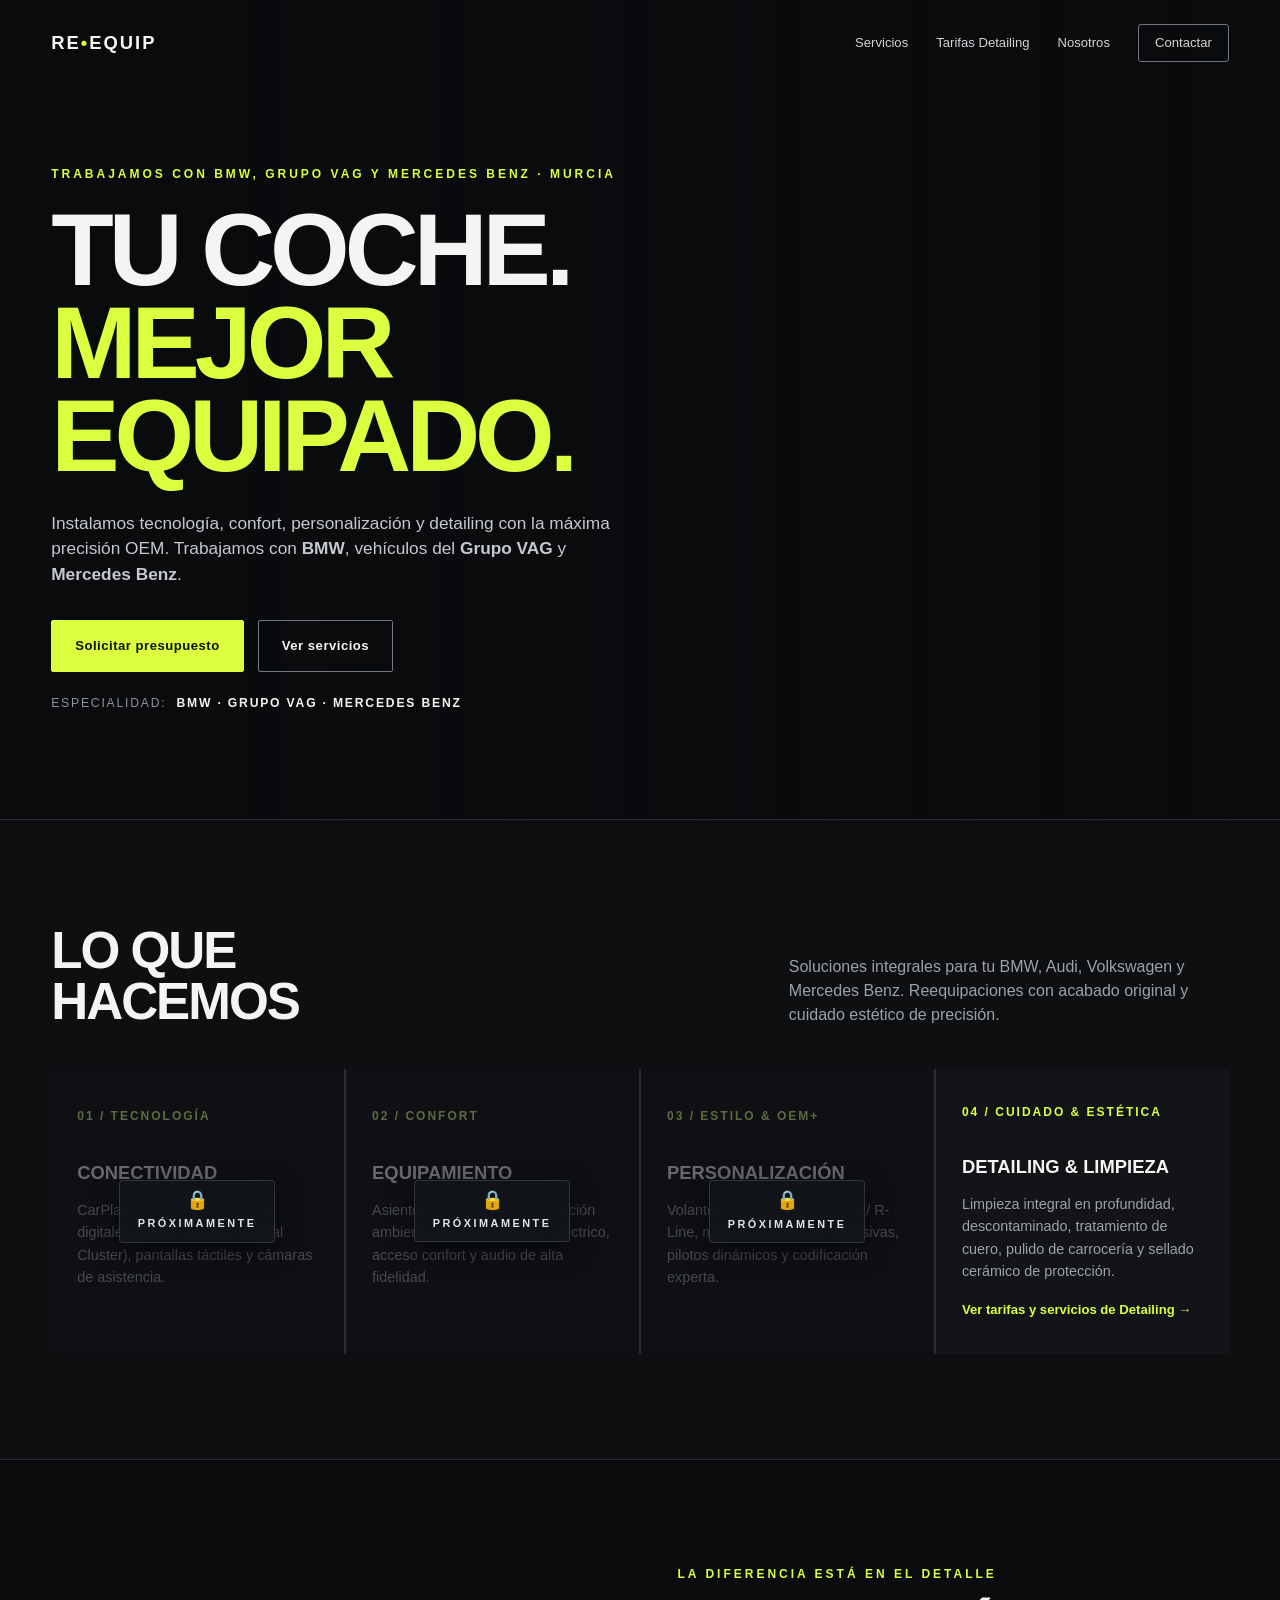
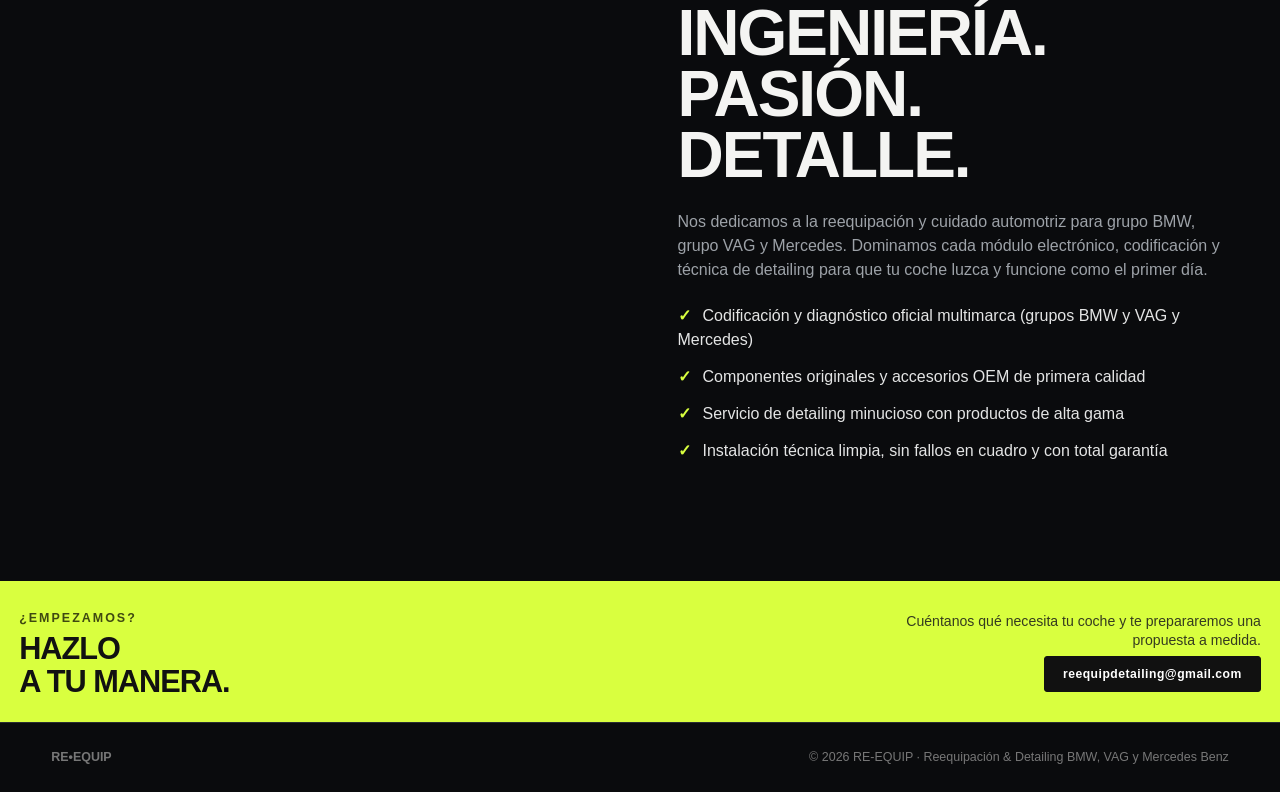
==== commit 61e37d4f: "Cambios menores antes de publicar" ====
--- a/index.html
+++ b/index.html
@@ -120,11 +120,11 @@
                 <div>
                     <div class="eyebrow">La diferencia está en el detalle</div>
                     <h2>Ingeniería.<br>Pasión.<br>Detalle.</h2>
-                    <p>Nos dedicamos a la reequipación y cuidado automotriz para BMW, grupo VAG y Mercedes.
+                    <p>Nos dedicamos a la reequipación y cuidado automotriz para grupo BMW, grupo VAG y Mercedes.
                         Dominamos cada módulo electrónico, codificación y técnica de detailing para que tu coche luzca y
                         funcione como el primer día.</p>
                     <ul class="checks">
-                        <li>Codificación y diagnóstico oficial multimarca (BMW, Audi, VW)</li>
+                        <li>Codificación y diagnóstico oficial multimarca (grupos BMW y VAG y Mercedes)</li>
                         <li>Componentes originales y accesorios OEM de primera calidad</li>
                         <li>Servicio de detailing minucioso con productos de alta gama</li>
                         <li>Instalación técnica limpia, sin fallos en cuadro y con total garantía</li>
@@ -134,14 +134,31 @@
         </section>
 
         <section class="contact" id="contacto">
-            <div class="wrap section-head">
-                <div class="contact-info">
-                    <div class="eyebrow">¿Empezamos?</div>
-                    <h2>Hazlo<br>a tu manera.</h2>
+            <div class="contact-container">
+                <!-- BLOQUE IZQUIERDO -->
+                <div class="contact-side contact-side-left">
+                    <!-- ELEMENTO 1: Subtítulo / Eyebrow -->
+                    <div class="contact-item contact-eyebrow">
+                        <span>¿Empezamos?</span>
+                    </div>
+
+                    <!-- ELEMENTO 2: Título principal -->
+                    <div class="contact-item contact-title">
+                        <h2>Hazlo<br>a tu manera.</h2>
+                    </div>
                 </div>
-                <div class="contact-action">
-                    <p>Cuéntanos qué necesita tu coche y te prepararemos una propuesta a medida.</p>
-                    <a class="btn" href="mailto:reequipdetailing@gmail.com">reequipdetailing@gmail.com&nbsp; </a>
+
+                <!-- BLOQUE DERECHO -->
+                <div class="contact-side contact-side-right">
+                    <!-- ELEMENTO 3: Texto de propuesta / descripción -->
+                    <div class="contact-item contact-desc">
+                        <p>Cuéntanos qué necesita tu coche y te prepararemos una propuesta a medida.</p>
+                    </div>
+
+                    <!-- ELEMENTO 4: Botón de acción / contacto -->
+                    <div class="contact-item contact-cta">
+                        <a class="btn" href="mailto:reequipdetailing@gmail.com">reequipdetailing@gmail.com</a>
+                    </div>
                 </div>
             </div>
         </section>
--- a/styles.css
+++ b/styles.css
@@ -477,7 +477,7 @@
 
 .pricing-row {
     display: grid;
-    grid-template-columns: 46px 1.8fr 130px 1.25fr 130px;
+    grid-template-columns: 46px 1.8fr 140px 1.25fr 130px;
     align-items: center;
     gap: 18px;
     background: #111417;
@@ -551,10 +551,58 @@
 }
 
 .pricing-price {
+    width: 140px;
+    height: 40px;
+    box-sizing: border-box;
+    display: grid;
+    grid-template-columns: 1fr auto 1fr;
+    align-items: center;
+    justify-items: center;
+    padding: 0 8px;
+    background: rgba(217, 255, 63, 0.04);
+    border: 1px solid rgba(217, 255, 63, 0.16);
+    border-radius: 4px;
+    font-size: 1.05rem;
+    font-weight: 800;
+    color: var(--accent);
+    white-space: nowrap;
+    transition: background .2s ease, border-color .2s ease, box-shadow .2s ease;
+}
+
+.pricing-row:hover .pricing-price {
+    background: rgba(217, 255, 63, 0.08);
+    border-color: rgba(217, 255, 63, 0.35);
+    box-shadow: 0 0 12px rgba(217, 255, 63, 0.12);
+}
+
+.price-from {
+    justify-self: end;
+    text-align: right;
+}
+
+.price-sep {
+    justify-self: center;
+    padding: 0 5px;
+    color: rgba(217, 255, 63, 0.65);
+    font-weight: 600;
+    font-size: .95rem;
+}
+
+.price-to {
+    justify-self: start;
+    text-align: left;
+}
+
+.pricing-price-single {
+    display: flex;
+    justify-content: center;
+    align-items: center;
+}
+
+.price-fixed {
+    text-align: center;
     font-size: 1.15rem;
-    font-weight: 800;
-    color: var(--accent);
-    white-space: nowrap;
+    letter-spacing: .5px;
 }
 
 .pricing-benefit {
@@ -667,61 +715,110 @@
 
 
 /* ==========================================================================
-   7. SECCIÓN CONTACTO (BANNER INFERIOR "¿EMPEZAMOS?")
+   7. SECCIÓN CONTACTO (BANNER INFERIOR AMARILLO)
    ========================================================================== */
 .contact {
     background: var(--accent);
     color: #111;
-    padding: 48px 0;
-}
-
-.contact .section-head {
+    padding: 24px 0;
+}
+
+/* Contenedor del banner: flexbox simétrico para alinear ambos lados a la misma altura */
+.contact-container {
+    width: 100%;
+    max-width: 100%;
     margin: 0;
-    align-items: center;
-    padding-left: 0;
-    padding-right: 0;
-}
-
-/* 7.1 BLOQUE IZQUIERDO: "¿Empezamos? Hazlo a tu manera" */
-.contact-info {
-    transform: translateX(60px);
-}
-
-.contact .eyebrow {
-    color: #3f4911;
-    margin-bottom: 4px;
-}
-
-.contact h2 {
-    font-size: clamp(1.7rem, 3vw, 2.5rem);
-    line-height: 1;
-    letter-spacing: -1px;
-}
-
-/* 7.2 BLOQUE DERECHO: Texto de propuesta y botón de correo */
-.contact-action {
+    padding: 0 clamp(14px, 1.5vw, 24px);
+    display: flex;
+    justify-content: space-between;
+    align-items: center; /* Alinea exactamente a la misma altura vertical el bloque izquierdo y derecho */
+    gap: clamp(20px, 3.5vw, 44px);
+}
+
+/* Bloque lateral izquierdo */
+.contact-side-left {
+    display: flex;
+    flex-direction: column;
+    align-items: flex-start;
+    gap: 4px;
+}
+
+/* Bloque lateral derecho */
+.contact-side-right {
     display: flex;
     flex-direction: column;
     align-items: flex-end;
     text-align: right;
-    margin-left: auto;
-    transform: translateX(680px);
-}
-
-.contact p {
+    gap: 6px;
+}
+
+/* 7.1 ELEMENTO 1: Subtítulo / Eyebrow superior ("¿Empezamos?") */
+.contact-eyebrow {
+    margin: 0;
+}
+
+.contact-eyebrow span {
+    font-size: .78rem;
+    font-weight: 800;
+    text-transform: uppercase;
+    letter-spacing: 2px;
+    color: #3f4911;
+    display: inline-block;
+    line-height: 1.2;
+}
+
+/* 7.2 ELEMENTO 2: Título principal ("Hazlo a tu manera.") */
+.contact-title {
+    margin: 0;
+}
+
+.contact-title h2 {
+    font-size: clamp(1.5rem, 2.4vw, 2.1rem);
+    line-height: 1.05;
+    text-transform: uppercase;
+    letter-spacing: -1px;
+    color: #111;
+    margin: 0;
+}
+
+/* 7.3 ELEMENTO 3: Texto de propuesta / descripción */
+.contact-desc {
+    max-width: 420px;
+    margin: 0;
+}
+
+.contact-desc p {
     color: #353b20;
-    font-size: .92rem;
-    line-height: 1.4;
-    max-width: 420px;
-}
-
-.contact .btn {
+    font-size: .88rem;
+    line-height: 1.35;
+    margin: 0;
+}
+
+/* 7.4 ELEMENTO 4: Botón de acción / contacto */
+.contact-cta {
+    margin: 0;
+}
+
+.contact-cta .btn {
+    display: inline-flex;
+    align-items: center;
     background: #111;
     color: #fff;
-    border-color: #111;
-    margin-top: 10px;
-    padding: 10px 18px;
+    border: 1px solid #111;
+    padding: 8px 18px;
     font-size: .76rem;
+    font-weight: 700;
+    letter-spacing: .5px;
+    border-radius: 3px;
+    transition: all .2s ease;
+    text-decoration: none;
+}
+
+.contact-cta .btn:hover {
+    background: #202428;
+    border-color: #202428;
+    transform: translateY(-2px);
+    box-shadow: 0 4px 12px rgba(0, 0, 0, 0.25);
 }
 
 
@@ -751,9 +848,20 @@
     }
 
     .pricing-row {
-        grid-template-columns: 42px 1.5fr 115px 1.1fr 110px;
+        grid-template-columns: 42px 1.5fr 130px 1.1fr 110px;
         gap: 14px;
         padding: 10px 16px;
+    }
+
+    .pricing-price {
+        width: 130px;
+        height: 38px;
+        font-size: .95rem;
+        padding: 0 5px;
+    }
+
+    .price-fixed {
+        font-size: 1.05rem;
     }
 
     .pricing-thumb {
@@ -773,8 +881,15 @@
 
 @media(max-width:840px) {
     .pricing-row {
-        grid-template-columns: 40px 1.6fr 110px 100px;
+        grid-template-columns: 40px 1.6fr 125px 100px;
         gap: 12px;
+    }
+
+    .pricing-price {
+        width: 125px;
+        height: 38px;
+        font-size: .92rem;
+        padding: 0 4px;
     }
 
     .pricing-thumb {
@@ -821,7 +936,16 @@
     }
 
     .pricing-price {
-        font-size: 1.3rem;
+        width: auto;
+        min-width: 0;
+        display: inline-grid;
+        padding: 6px 14px;
+        font-size: 1.15rem;
+        margin: 4px 0;
+    }
+
+    .pricing-price-single {
+        display: inline-flex;
     }
 
     .pricing-benefit {
@@ -846,20 +970,23 @@
         display: block;
     }
 
-    .contact .section-head {
-        padding-left: 0;
-        padding-right: 0;
-    }
-
-    .contact-info {
-        transform: none;
-    }
-
-    .contact-action {
+    .contact-container {
+        flex-direction: column;
+        align-items: flex-start;
+        gap: 14px;
+        padding: 0 16px;
+    }
+
+    .contact-side-left,
+    .contact-side-right {
         align-items: flex-start;
         text-align: left;
-        margin-left: 0;
-        transform: none;
+        width: 100%;
+    }
+
+    .contact-desc {
+        text-align: left;
+        max-width: 100%;
     }
 
     .section-head p {
